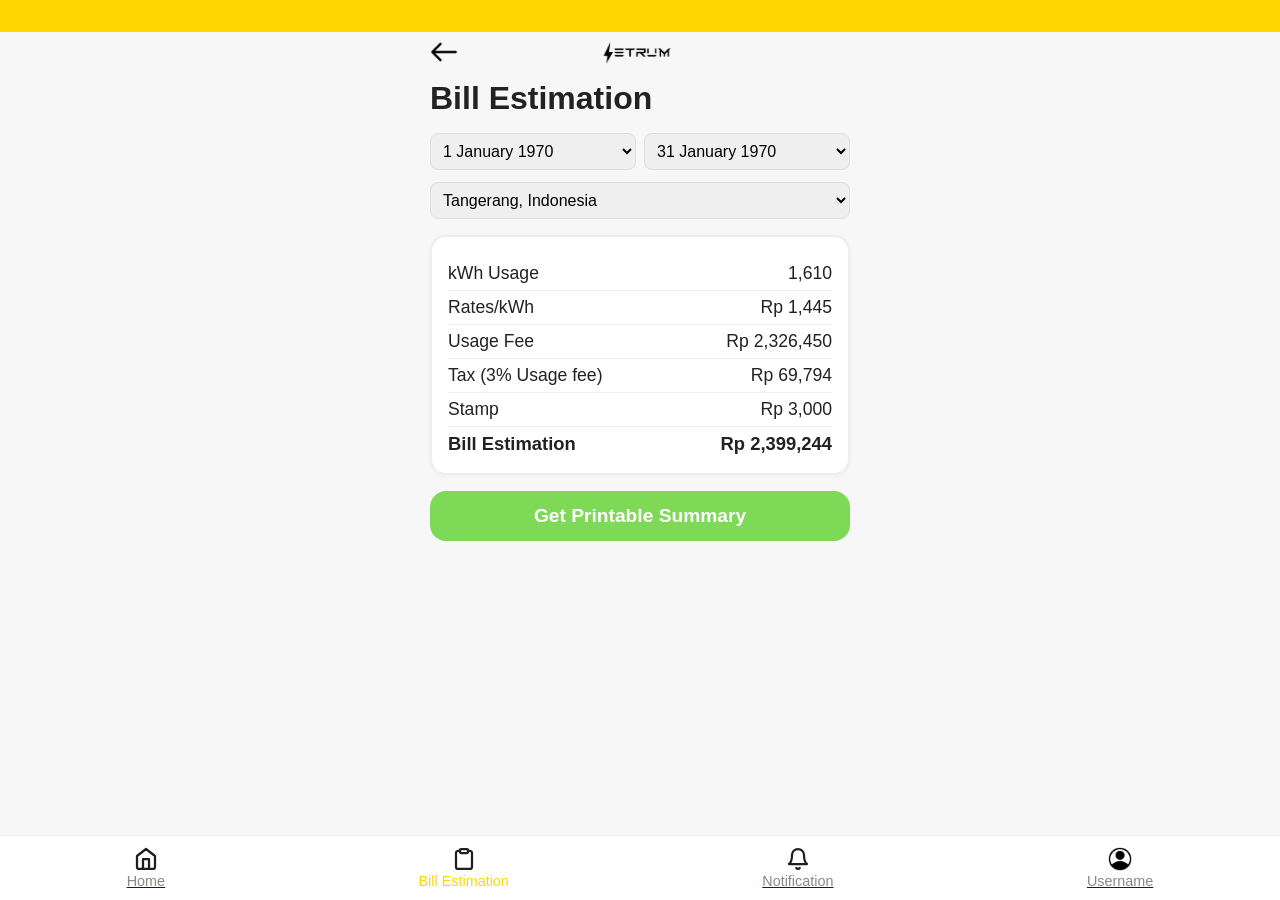
==== bill-estimation.html @ aeeccdcc "ss" ====
<!DOCTYPE html>
<html lang="en">
<head>
    <meta charset="UTF-8">
    <title>Bill Estimation</title>
    <meta name="viewport" content="width=device-width, initial-scale=1.0">
    <link rel="stylesheet" href="css/style.css">
    <style>
        .bill-header {
            display: flex;
            align-items: center;
            gap: 12px;
            margin-bottom: 8px;
            position: relative;
            height: 40px;
        }
        .bill-header img {
            cursor: pointer;
        }
        .bill-logo {
            position: absolute;
            left: 50%;
            top: 50%;
            transform: translate(-50%, -50%);
            height: 32px;
        }
        .bill-back {
            position: absolute;
            left: 0;
            top: 50%;
            transform: translateY(-50%);
            width: 28px;
            height: 28px;
            cursor: pointer;
        }
        .bill-estimation-main {
            max-width: 420px;
            margin: 0 auto;
            padding: 0 16px 80px 16px;
        }
        .bill-title {
            font-size: 2rem;
            font-weight: 700;
            margin: 0 0 16px 0;
        }
        .bill-form-row {
            display: flex;
            gap: 8px;
            margin-bottom: 12px;
        }
        .bill-form-row select, .bill-form-row input {
            flex: 1;
            padding: 8px;
            border-radius: 8px;
            border: 1px solid #ddd;
            font-size: 1rem;
        }
        .bill-location-row {
            margin-bottom: 16px;
        }
        .bill-location-row select {
            width: 100%;
            padding: 8px;
            border-radius: 8px;
            border: 1px solid #ddd;
            font-size: 1rem;
        }
        .bill-summary-box {
            background: #fff;
            border-radius: 16px;
            padding: 20px 16px 12px 16px;
            margin-bottom: 16px;
            box-shadow: 0 1px 4px rgba(0,0,0,0.04);
            border: 2px solid #eee;
        }
        .bill-summary-table {
            width: 100%;
            border-collapse: collapse;
            font-size: 1.1rem;
        }
        .bill-summary-table td {
            padding: 6px 0;
        }
        .bill-summary-table tr:not(:last-child) td {
            border-bottom: 1px solid #eee;
        }
        .bill-summary-table .total {
            font-weight: bold;
            font-size: 1.15rem;
        }
        .bill-print-btn {
            width: 100%;
            padding: 14px 0;
            background: #7ED957;
            color: #fff;
            font-size: 1.2rem;
            font-weight: 700;
            border: none;
            border-radius: 16px;
            cursor: pointer;
            margin-bottom: 16px;
            transition: background 0.2s;
        }
        .bill-print-btn:active {
            background: #6bc24e;
        }
        /* Confirmation Dialog */
        .bill-dialog-backdrop {
            display: none;
            position: fixed;
            z-index: 2000;
            left: 0; top: 0; right: 0; bottom: 0;
            background: rgba(0,0,0,0.18);
            justify-content: center;
            align-items: center;
        }
        .bill-dialog-backdrop.active {
            display: flex;
        }
        .bill-dialog {
            background: #fff;
            border-radius: 20px;
            padding: 32px 24px 28px 24px;
            box-shadow: 0 4px 32px rgba(0,0,0,0.10);
            text-align: center;
            min-width: 260px;
            max-width: 90vw;
        }
        .bill-dialog .dialog-title {
            color: #7ED957;
            font-size: 2rem;
            font-weight: 700;
            margin-bottom: 8px;
        }
        .bill-dialog .dialog-check {
            font-size: 4rem;
            color: #7ED957;
            margin: 16px 0 12px 0;
            display: inline-block;
        }
        .bill-dialog .dialog-desc {
            color: #222;
            font-size: 1.1rem;
        }
    </style>
</head>
<body>
    <header>
        <div class="top-bar"></div>
    </header>
    <main class="bill-estimation-main">
        <div class="bill-header">
            <img class="bill-back" src="assets/back.png" alt="Back" onclick="window.history.back()" />
            <img class="bill-logo" src="assets/logo.png" alt="Setrum Logo">
        </div>
        <div class="bill-title">Bill Estimation</div>
        <div class="bill-form-row">
            <select id="from-date">
                <option>1 January 1970</option>
            </select>
            <select id="until-date">
                <option>31 January 1970</option>
            </select>
        </div>
        <div class="bill-location-row">
            <select id="location">
                <option>Tangerang, Indonesia</option>
            </select>
        </div>
        <div class="bill-summary-box">
            <table class="bill-summary-table">
                <tr>
                    <td>kWh Usage</td>
                    <td style="text-align:right;">1,610</td>
                </tr>
                <tr>
                    <td>Rates/kWh</td>
                    <td style="text-align:right;">Rp 1,445</td>
                </tr>
                <tr>
                    <td>Usage Fee</td>
                    <td style="text-align:right;">Rp 2,326,450</td>
                </tr>
                <tr>
                    <td>Tax (3% Usage fee)</td>
                    <td style="text-align:right;">Rp 69,794</td>
                </tr>
                <tr>
                    <td>Stamp</td>
                    <td style="text-align:right;">Rp 3,000</td>
                </tr>
                <tr>
                    <td class="total">Bill Estimation</td>
                    <td class="total" style="text-align:right;">Rp 2,399,244</td>
                </tr>
            </table>
        </div>
        <button class="bill-print-btn" id="print-btn">Get Printable Summary</button>
    </main>
    <!-- Confirmation Dialog -->
    <div class="bill-dialog-backdrop" id="dialog-backdrop">
        <div class="bill-dialog">
            <div class="dialog-title">Saved !</div>
            <div class="dialog-check">&#10003;</div>
            <div class="dialog-desc">check your downloads folder</div>
        </div>
    </div>
    <nav class="bottom-nav">
        <a href="index.html"><button><img src="assets/home.svg" alt="Home"/><span>Home</span></button></a>
        <button class="active"><img src="assets/estimation.svg" alt="Bill Estimation"/><span>Bill Estimation</span></button>
        <a href="notification.html"><button><img src="assets/notif.svg" alt="Notification"/><span>Notification</span></button></a>
        <a href="profile.html"><button><img src="assets/user.png" alt="Profile"/><span>Username</span></button></a>
    </nav>
    <script>
        // Show dialog on print button click
        document.getElementById('print-btn').onclick = function() {
            document.getElementById('dialog-backdrop').classList.add('active');
            setTimeout(() => {
                document.getElementById('dialog-backdrop').classList.remove('active');
            }, 2000); // Hide after 2 seconds
        };
    </script>
</body>
</html>
---- css/style.css ----
body {
    font-family: 'Inter', Arial, sans-serif;
    background: #F7F7F7;
    margin: 0;
    padding: 0;
    color: #222;
}

header .top-bar {
    background: #FFD600;
    height: 32px;
}

.logo {
    display: block;
    margin: 16px auto 0 auto;
    height: 32px;
}

main {
    max-width: 420px;
    margin: 0 auto;
    padding: 0 16px 80px 16px;
}

.greeting h1 {
    margin: 24px 0 4px 0;
    font-size: 2rem;
    font-weight: 700;
}

.greeting p {
    margin: 0 0 16px 0;
    color: #888;
}

.toggle-group {
    display: flex;
    gap: 8px;
    margin-bottom: 12px;
}

.toggle {
    flex: 1;
    padding: 8px 0;
    border: none;
    border-radius: 16px;
    background: #EDEDED;
    color: #222;
    font-weight: 600;
    cursor: pointer;
    transition: background 0.2s;
}

.toggle.active {
    background: #111;
    color: #fff;
}

.filters select {
    width: 100%;
    padding: 8px;
    border-radius: 8px;
    border: 1px solid #ddd;
    margin-bottom: 16px;
}

.summary-row {
    display: flex;
    gap: 16px;
    margin-bottom: 16px;
    align-items: stretch;
}

.summary-card {
    flex: 1 1 0;
    background: #111;
    color: #fff;
    border-radius: 16px;
    padding: 20px 16px 12px 16px;
    text-align: left;
    display: flex;
    flex-direction: column;
    justify-content: center;
    min-width: 0;
}

.summary-card h2 {
    margin: 0;
    font-size: 2rem;
    font-weight: 700;
}

.summary-desc {
    margin: 8px 0 0 0;
    font-size: 1rem;
    font-weight: 500;
}

.chart-area {
    background: #fff;
    border-radius: 16px;
    padding: 16px;
    margin-bottom: 16px;
    box-shadow: 0 1px 4px rgba(0,0,0,0.04);
}

.devices {
    background: #fff;
    border-radius: 16px;
    padding: 16px;
    margin-bottom: 16px;
    box-shadow: 0 1px 4px rgba(0,0,0,0.04);
}

.devices-header {
    display: flex;
    align-items: center;
    justify-content: space-between;
    margin-bottom: 8px;
}

.devices-header input {
    border: 1px solid #ddd;
    border-radius: 8px;
    padding: 6px 12px;
    font-size: 1rem;
    width: 60%;
}

.device-list {
    list-style: none;
    padding: 0;
    margin: 0;
}

.device-list li {
    display: flex;
    align-items: flex-start;
    gap: 12px;
    margin-bottom: 16px;
}

.device-list img {
    width: 40px;
    height: 40px;
    object-fit: contain;
}

.device-list span {
    display: block;
    font-size: 1rem;
}

.device-status {
    font-size: 0.95rem;
    font-weight: 500;
}

.bottom-nav {
    position: fixed;
    left: 0; right: 0; bottom: 0;
    background: #fff;
    border-top: 1px solid #eee;
    display: flex;
    justify-content: space-around;
    align-items: center;
    height: 64px;
    z-index: 100;
}

.bottom-nav button {
    background: none;
    border: none;
    display: flex;
    flex-direction: column;
    align-items: center;
    font-size: 0.9rem;
    color: #888;
    cursor: pointer;
    padding: 0;
}

.bottom-nav button img {
    width: 24px;
    height: 24px;
    margin-bottom: 2px;
}

.bottom-nav button.active,
.bottom-nav button:focus {
    color: #FFD600;
}

.add-property-card {
    flex: 0 0 80px;
    background: #E0E0E0;
    border: none;
    border-radius: 16px;
    display: flex;
    align-items: center;
    justify-content: center;
    min-width: 80px;
    min-height: 100px;
    cursor: pointer;
    transition: background 0.2s;
    margin-left: 0;
    margin-right: 0;
    box-shadow: 0 1px 4px rgba(0,0,0,0.04);
}

.add-property-card:hover {
    background: #cccccc;
}

.plus-icon {
    font-size: 2.5rem;
    color: #888;
    font-weight: bold;
    line-height: 1;
    user-select: none;
}
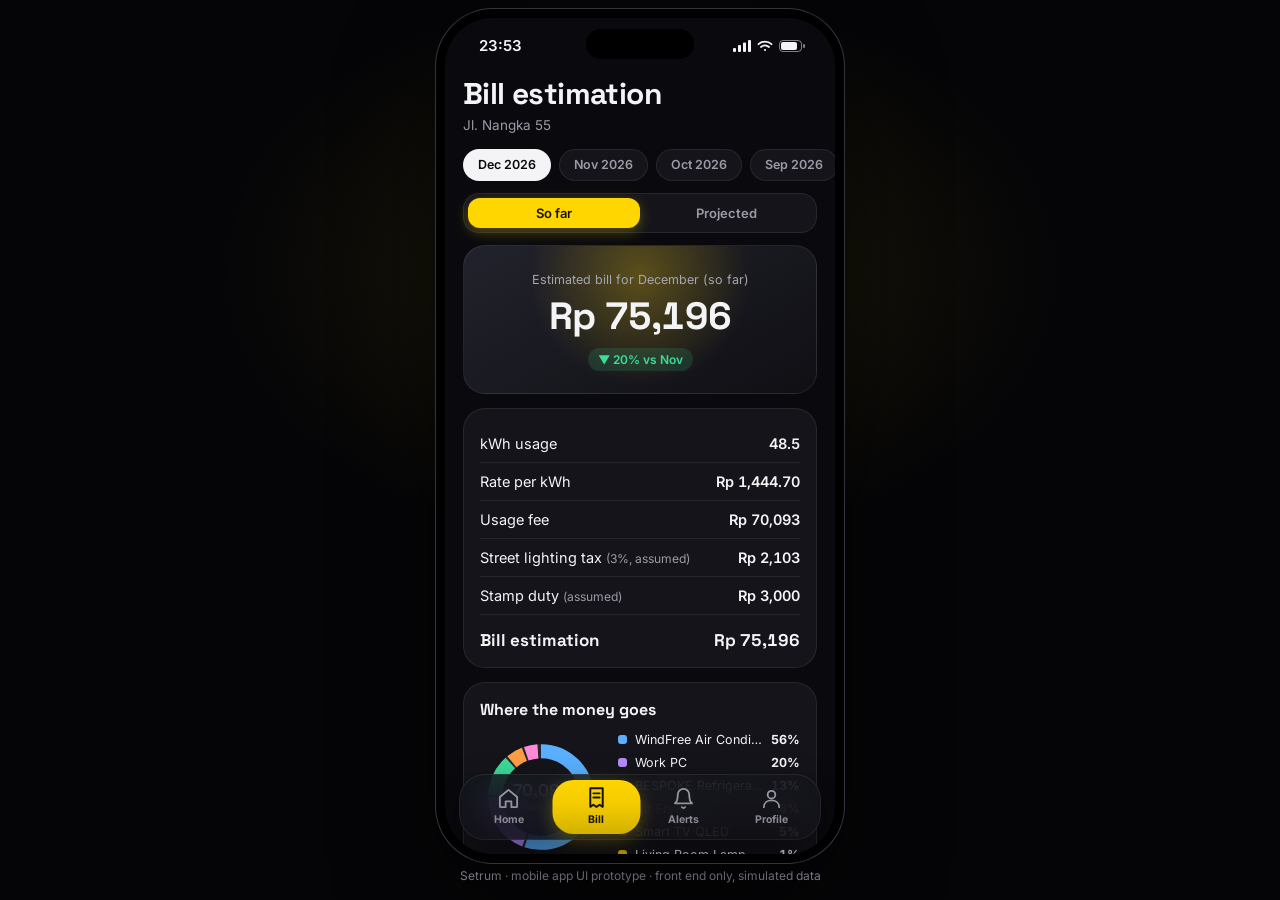
==== commit 011e9e13: "perbarui tampilan" ====
--- a/bill-estimation.html
+++ b/bill-estimation.html
@@ -1,224 +1,5 @@
 <!DOCTYPE html>
-<html lang="en">
-<head>
-    <meta charset="UTF-8">
-    <title>Bill Estimation</title>
-    <meta name="viewport" content="width=device-width, initial-scale=1.0">
-    <link rel="stylesheet" href="css/style.css">
-    <style>
-        .bill-header {
-            display: flex;
-            align-items: center;
-            gap: 12px;
-            margin-bottom: 8px;
-            position: relative;
-            height: 40px;
-        }
-        .bill-header img {
-            cursor: pointer;
-        }
-        .bill-logo {
-            position: absolute;
-            left: 50%;
-            top: 50%;
-            transform: translate(-50%, -50%);
-            height: 32px;
-        }
-        .bill-back {
-            position: absolute;
-            left: 0;
-            top: 50%;
-            transform: translateY(-50%);
-            width: 28px;
-            height: 28px;
-            cursor: pointer;
-        }
-        .bill-estimation-main {
-            max-width: 420px;
-            margin: 0 auto;
-            padding: 0 16px 80px 16px;
-        }
-        .bill-title {
-            font-size: 2rem;
-            font-weight: 700;
-            margin: 0 0 16px 0;
-        }
-        .bill-form-row {
-            display: flex;
-            gap: 8px;
-            margin-bottom: 12px;
-        }
-        .bill-form-row select, .bill-form-row input {
-            flex: 1;
-            padding: 8px;
-            border-radius: 8px;
-            border: 1px solid #ddd;
-            font-size: 1rem;
-        }
-        .bill-location-row {
-            margin-bottom: 16px;
-        }
-        .bill-location-row select {
-            width: 100%;
-            padding: 8px;
-            border-radius: 8px;
-            border: 1px solid #ddd;
-            font-size: 1rem;
-        }
-        .bill-summary-box {
-            background: #fff;
-            border-radius: 16px;
-            padding: 20px 16px 12px 16px;
-            margin-bottom: 16px;
-            box-shadow: 0 1px 4px rgba(0,0,0,0.04);
-            border: 2px solid #eee;
-        }
-        .bill-summary-table {
-            width: 100%;
-            border-collapse: collapse;
-            font-size: 1.1rem;
-        }
-        .bill-summary-table td {
-            padding: 6px 0;
-        }
-        .bill-summary-table tr:not(:last-child) td {
-            border-bottom: 1px solid #eee;
-        }
-        .bill-summary-table .total {
-            font-weight: bold;
-            font-size: 1.15rem;
-        }
-        .bill-print-btn {
-            width: 100%;
-            padding: 14px 0;
-            background: #7ED957;
-            color: #fff;
-            font-size: 1.2rem;
-            font-weight: 700;
-            border: none;
-            border-radius: 16px;
-            cursor: pointer;
-            margin-bottom: 16px;
-            transition: background 0.2s;
-        }
-        .bill-print-btn:active {
-            background: #6bc24e;
-        }
-        /* Confirmation Dialog */
-        .bill-dialog-backdrop {
-            display: none;
-            position: fixed;
-            z-index: 2000;
-            left: 0; top: 0; right: 0; bottom: 0;
-            background: rgba(0,0,0,0.18);
-            justify-content: center;
-            align-items: center;
-        }
-        .bill-dialog-backdrop.active {
-            display: flex;
-        }
-        .bill-dialog {
-            background: #fff;
-            border-radius: 20px;
-            padding: 32px 24px 28px 24px;
-            box-shadow: 0 4px 32px rgba(0,0,0,0.10);
-            text-align: center;
-            min-width: 260px;
-            max-width: 90vw;
-        }
-        .bill-dialog .dialog-title {
-            color: #7ED957;
-            font-size: 2rem;
-            font-weight: 700;
-            margin-bottom: 8px;
-        }
-        .bill-dialog .dialog-check {
-            font-size: 4rem;
-            color: #7ED957;
-            margin: 16px 0 12px 0;
-            display: inline-block;
-        }
-        .bill-dialog .dialog-desc {
-            color: #222;
-            font-size: 1.1rem;
-        }
-    </style>
-</head>
-<body>
-    <header>
-        <div class="top-bar"></div>
-    </header>
-    <main class="bill-estimation-main">
-        <div class="bill-header">
-            <img class="bill-back" src="assets/back.png" alt="Back" onclick="window.history.back()" />
-            <img class="bill-logo" src="assets/logo.png" alt="Setrum Logo">
-        </div>
-        <div class="bill-title">Bill Estimation</div>
-        <div class="bill-form-row">
-            <select id="from-date">
-                <option>1 January 1970</option>
-            </select>
-            <select id="until-date">
-                <option>31 January 1970</option>
-            </select>
-        </div>
-        <div class="bill-location-row">
-            <select id="location">
-                <option>Tangerang, Indonesia</option>
-            </select>
-        </div>
-        <div class="bill-summary-box">
-            <table class="bill-summary-table">
-                <tr>
-                    <td>kWh Usage</td>
-                    <td style="text-align:right;">1,610</td>
-                </tr>
-                <tr>
-                    <td>Rates/kWh</td>
-                    <td style="text-align:right;">Rp 1,445</td>
-                </tr>
-                <tr>
-                    <td>Usage Fee</td>
-                    <td style="text-align:right;">Rp 2,326,450</td>
-                </tr>
-                <tr>
-                    <td>Tax (3% Usage fee)</td>
-                    <td style="text-align:right;">Rp 69,794</td>
-                </tr>
-                <tr>
-                    <td>Stamp</td>
-                    <td style="text-align:right;">Rp 3,000</td>
-                </tr>
-                <tr>
-                    <td class="total">Bill Estimation</td>
-                    <td class="total" style="text-align:right;">Rp 2,399,244</td>
-                </tr>
-            </table>
-        </div>
-        <button class="bill-print-btn" id="print-btn">Get Printable Summary</button>
-    </main>
-    <!-- Confirmation Dialog -->
-    <div class="bill-dialog-backdrop" id="dialog-backdrop">
-        <div class="bill-dialog">
-            <div class="dialog-title">Saved !</div>
-            <div class="dialog-check">&#10003;</div>
-            <div class="dialog-desc">check your downloads folder</div>
-        </div>
-    </div>
-    <nav class="bottom-nav">
-        <a href="index.html"><button><img src="assets/home.svg" alt="Home"/><span>Home</span></button></a>
-        <button class="active"><img src="assets/estimation.svg" alt="Bill Estimation"/><span>Bill Estimation</span></button>
-        <a href="notification.html"><button><img src="assets/notif.svg" alt="Notification"/><span>Notification</span></button></a>
-        <a href="profile.html"><button><img src="assets/user.png" alt="Profile"/><span>Username</span></button></a>
-    </nav>
-    <script>
-        // Show dialog on print button click
-        document.getElementById('print-btn').onclick = function() {
-            document.getElementById('dialog-backdrop').classList.add('active');
-            setTimeout(() => {
-                document.getElementById('dialog-backdrop').classList.remove('active');
-            }, 2000); // Hide after 2 seconds
-        };
-    </script>
-</body>
-</html>+<html lang="en"><head><meta charset="UTF-8"><meta name="viewport" content="width=device-width, initial-scale=1">
+<title>Setrum</title><meta http-equiv="refresh" content="0; url=index.html#bill">
+<script>location.replace('index.html#bill')</script></head>
+<body><p>Moved to <a href="index.html#bill">index.html#bill</a>.</p></body></html>
